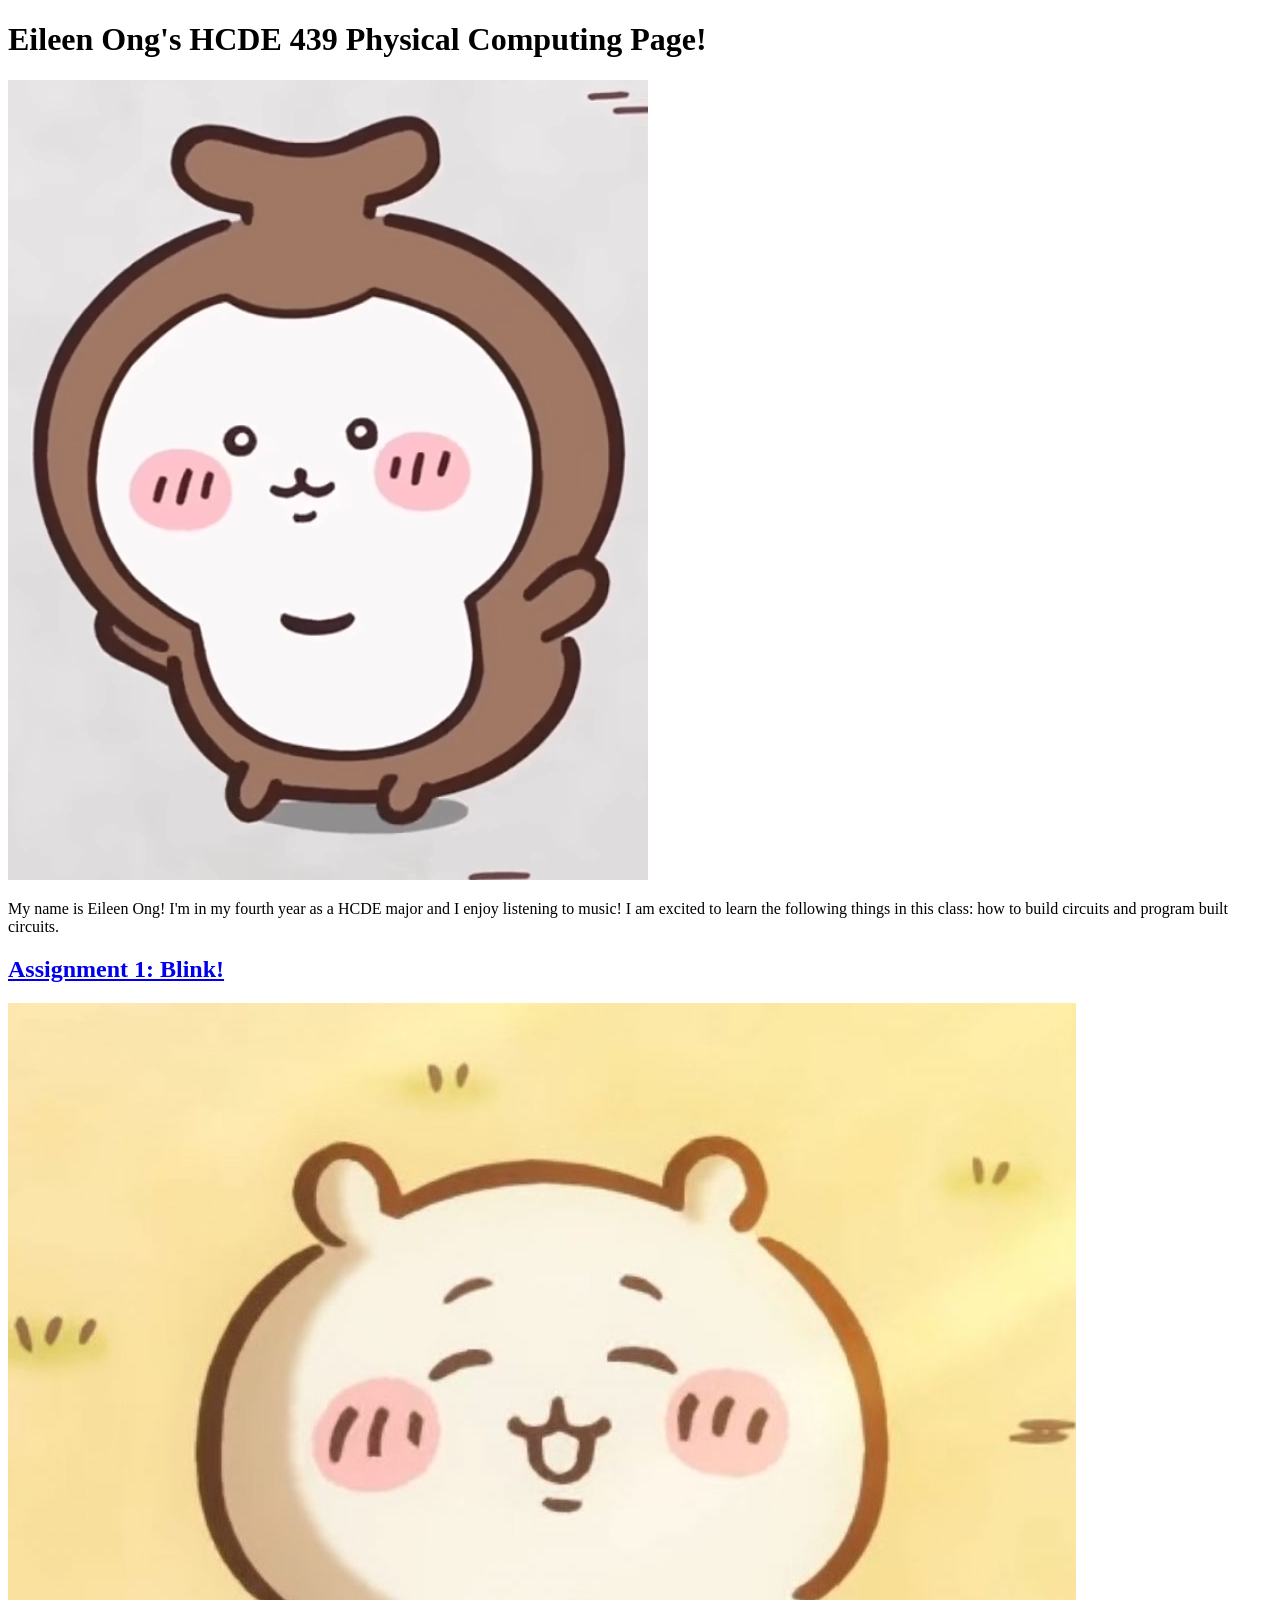
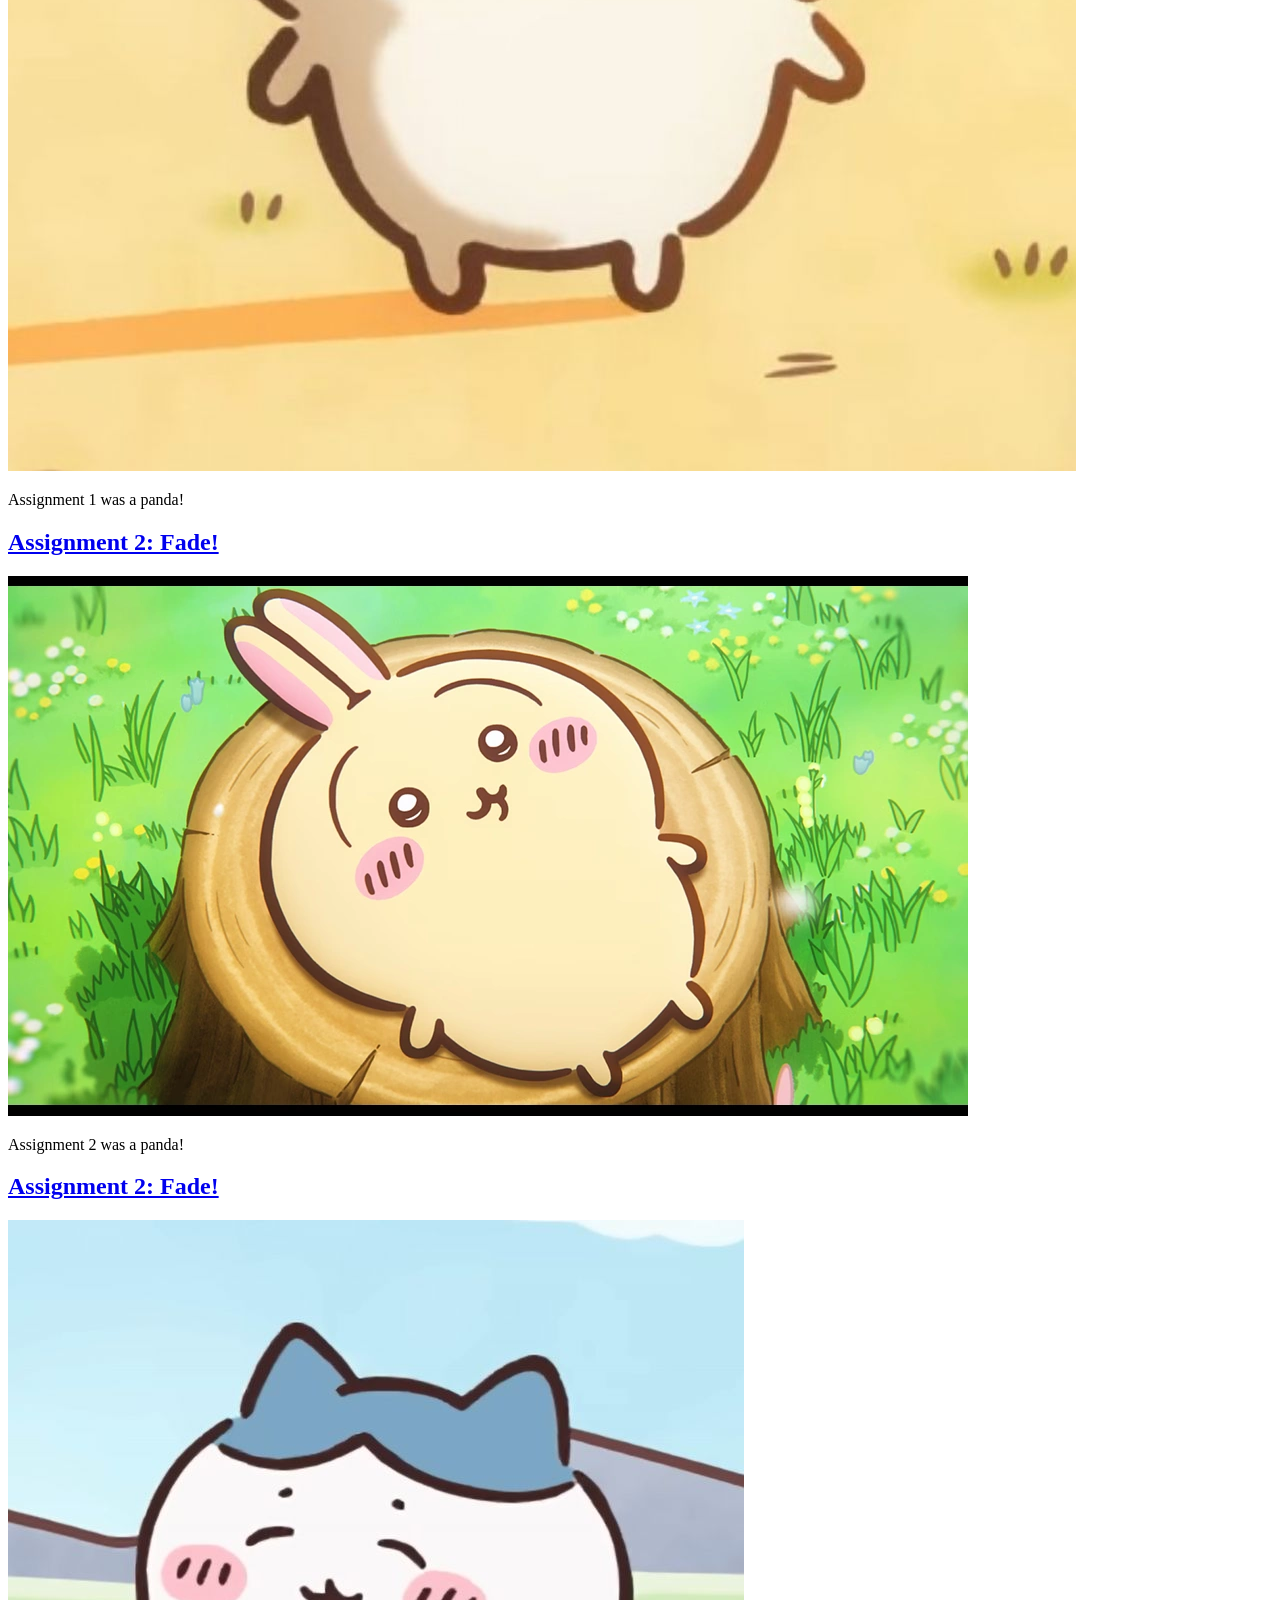
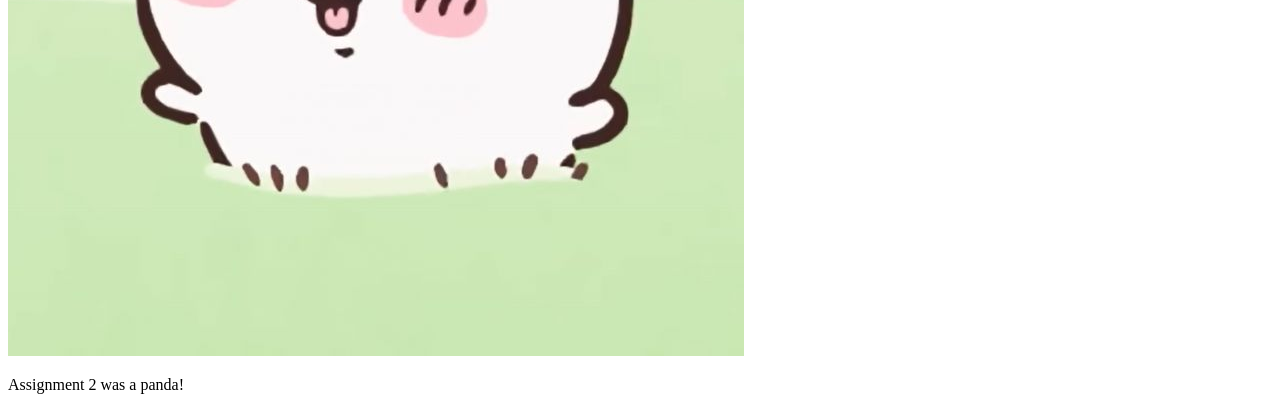
==== docs/index.html @ 05aaf5c6 "439_ExPage" ====
<!DOCTYPE html>
<html>
  <head>
    <meta charset="utf-8" />
    <meta name="viewport" content="width=device-width, maximum-scale=1.0" />

    <title>Example Student's HCDE 439 Physical Computing Page!</title>

    <link href="style.css" rel="stylesheet" />
  </head>
  <body>
    <h1>Eileen Ong's HCDE 439 Physical Computing Page!</h1>

    <div class="header">
      <img src="Chiikabu.webp" />
      <p>
        My name is Eileen Ong! I'm in my fourth year as a HCDE major and I enjoy listening to music!
        I am excited to learn the following things in this class: how to
        build circuits and program built circuits.
      </p>
    </div>

    <div class="grid">
      <div class="assignment">
        <a href="a1.html">
          <h2>Assignment 1: Blink!</h2>
          <img src="Chiikawa.jpg" />
        </a>
        <p>Assignment 1 was a panda!</p>
      </div>

      <div class="assignment">
        <a href="a2.html">
          <h2>Assignment 2: Fade!</h2>
          <img src="filtersquality95formatwebp.png" />
        </a>
        <p>Assignment 2 was a panda!</p>
      </div>

      <div class="assignment">
        <a href="a2.html">
          <h2>Assignment 2: Fade!</h2>
          <img src="hachiware.jpg" />
        </a>
        <p>Assignment 2 was a panda!</p>
      </div>
    </div>
  </body>
</html>
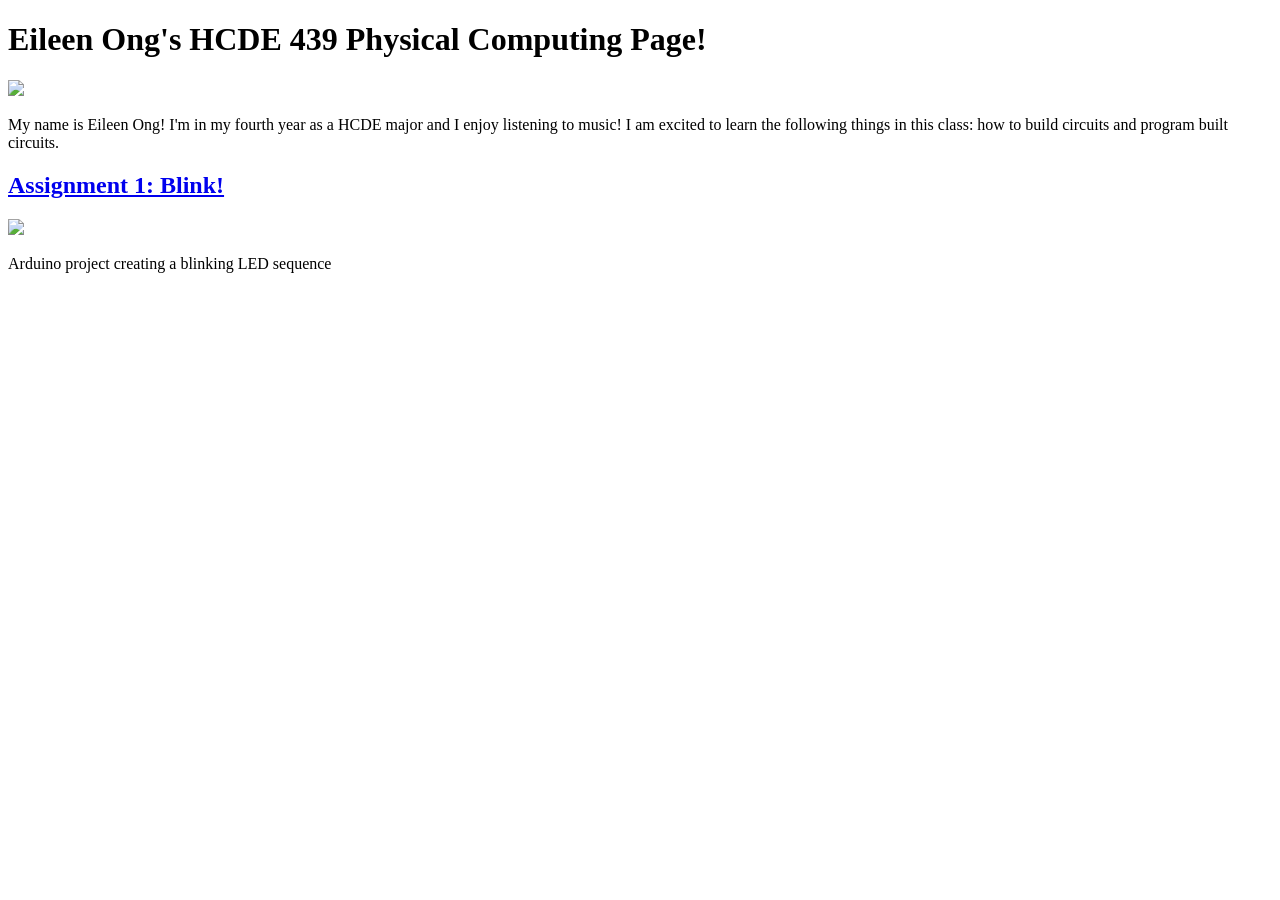
==== commit 7206a605: "A1_IndexEdit" ====
--- a/docs/index.html
+++ b/docs/index.html
@@ -12,7 +12,7 @@
     <h1>Eileen Ong's HCDE 439 Physical Computing Page!</h1>
 
     <div class="header">
-      <img src="Chiikabu.webp" />
+      <img src="./media/Chiikabu.webp" />
       <p>
         My name is Eileen Ong! I'm in my fourth year as a HCDE major and I enjoy listening to music!
         I am excited to learn the following things in this class: how to
@@ -22,14 +22,14 @@
 
     <div class="grid">
       <div class="assignment">
-        <a href="a1.html">
+        <a href="a1_blink.html">
           <h2>Assignment 1: Blink!</h2>
-          <img src="Chiikawa.jpg" />
+          <img src="./media/GIF_A1_BlinkVID.gif" />
         </a>
-        <p>Assignment 1 was a panda!</p>
+        <p>Arduino project creating a blinking LED sequence</p>
       </div>
 
-      <div class="assignment">
+      <!-- <div class="assignment">
         <a href="a2.html">
           <h2>Assignment 2: Fade!</h2>
           <img src="filtersquality95formatwebp.png" />
@@ -42,7 +42,8 @@
           <h2>Assignment 2: Fade!</h2>
           <img src="hachiware.jpg" />
         </a>
-        <p>Assignment 2 was a panda!</p>
+        <p>Assignment 2 was a panda!</p> -->
+
       </div>
     </div>
   </body>
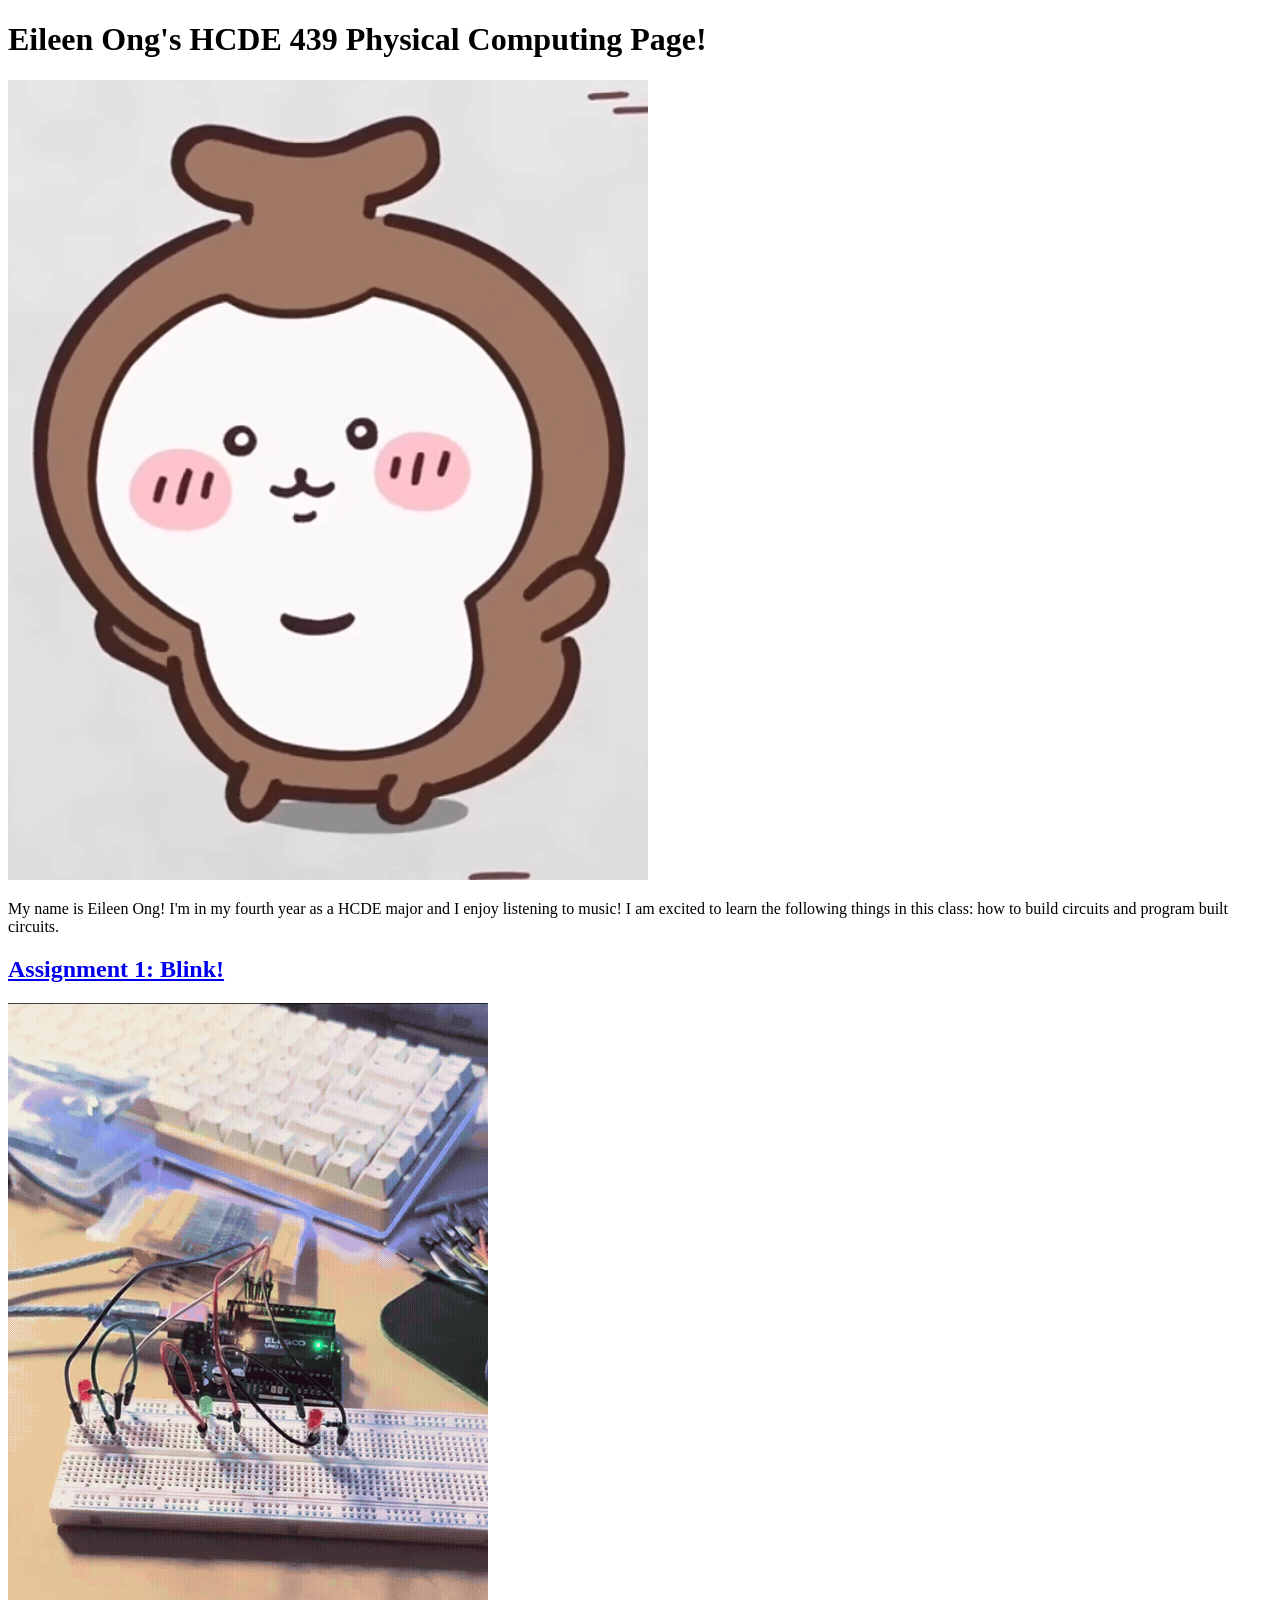
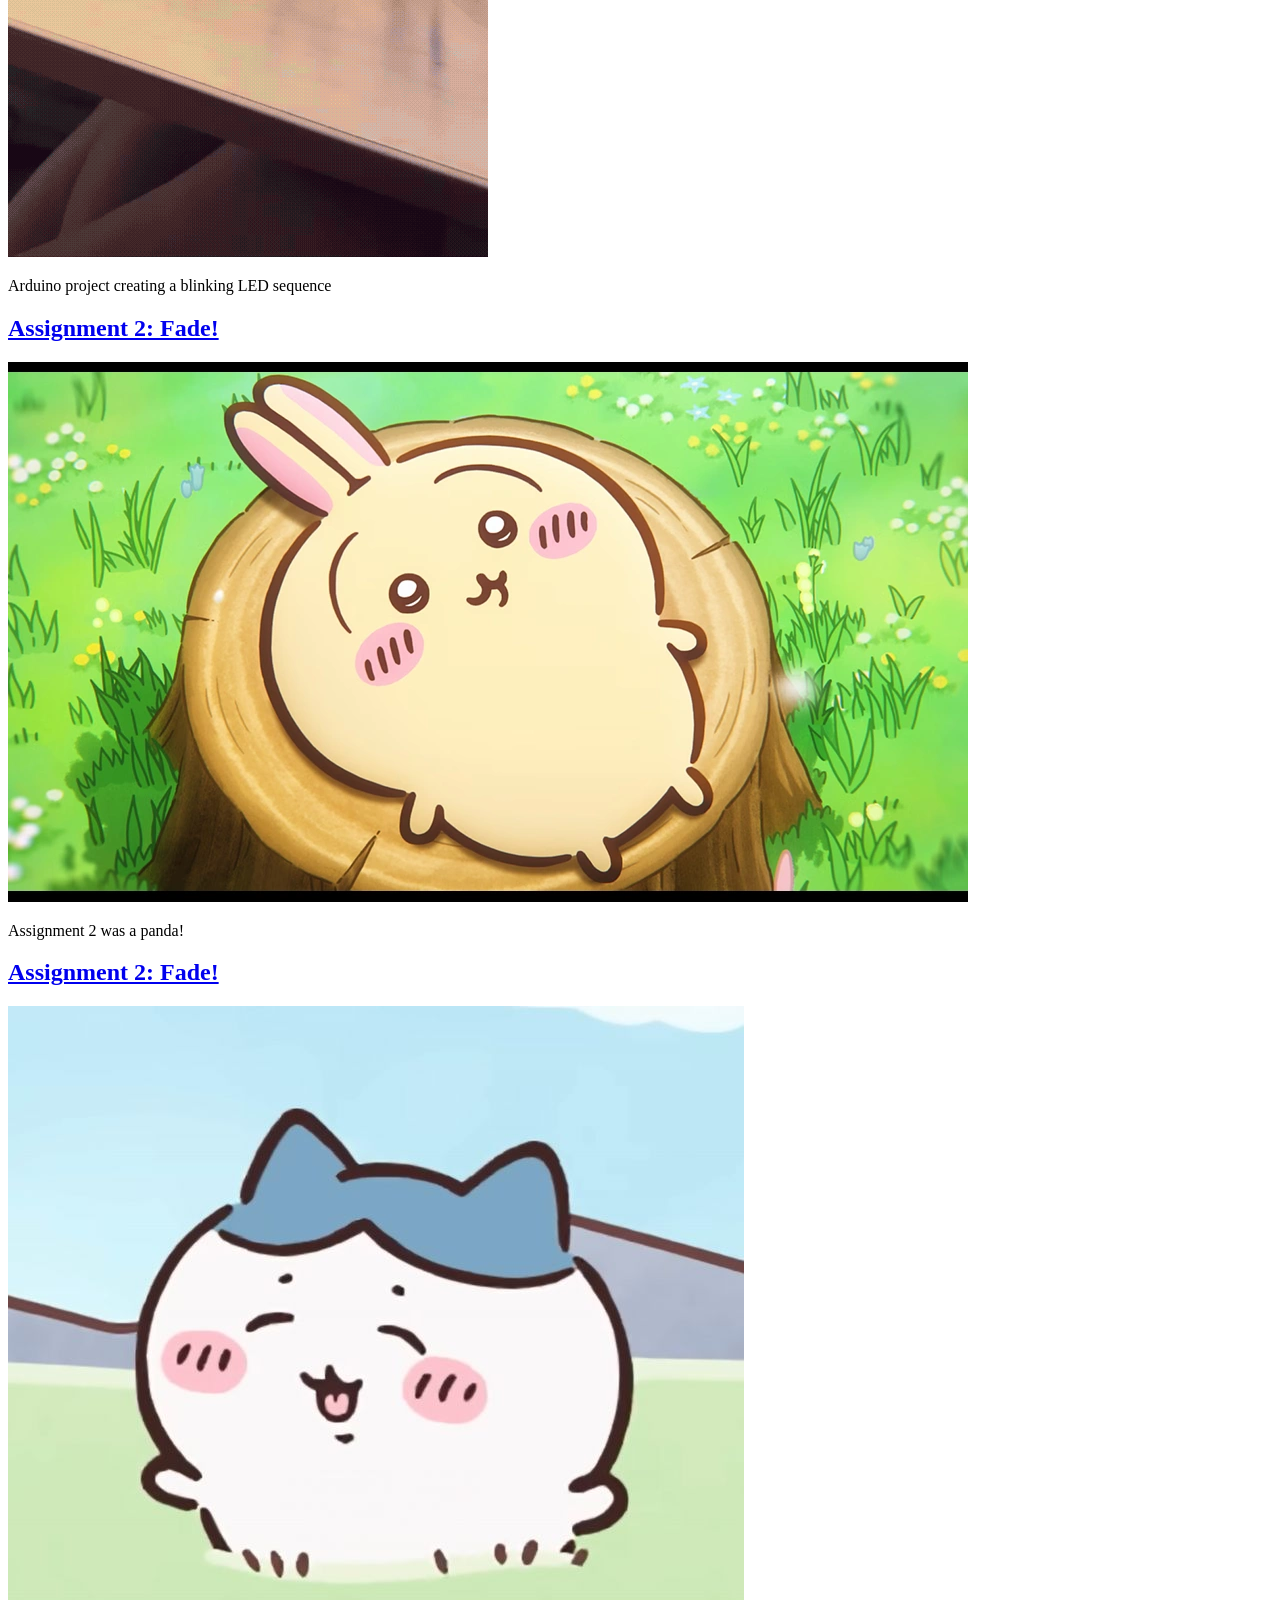
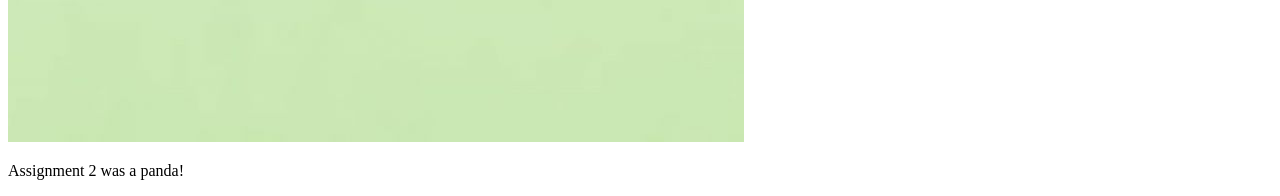
==== commit f7ab8e1e: "A1_Index_w_linktoA1" ====
--- a/docs/index.html
+++ b/docs/index.html
@@ -12,7 +12,7 @@
     <h1>Eileen Ong's HCDE 439 Physical Computing Page!</h1>
 
     <div class="header">
-      <img src="./media/Chiikabu.webp" />
+      <img src="Chiikabu.webp" />
       <p>
         My name is Eileen Ong! I'm in my fourth year as a HCDE major and I enjoy listening to music!
         I am excited to learn the following things in this class: how to
@@ -22,14 +22,14 @@
 
     <div class="grid">
       <div class="assignment">
-        <a href="a1_blink.html">
+        <a href="A1_Blink/a1_blink.html">
           <h2>Assignment 1: Blink!</h2>
-          <img src="./media/GIF_A1_BlinkVID.gif" />
+          <img src="A1_Blink/media/GIF_A1_BlinkVID.gif" />
         </a>
         <p>Arduino project creating a blinking LED sequence</p>
       </div>
 
-      <!-- <div class="assignment">
+      <div class="assignment">
         <a href="a2.html">
           <h2>Assignment 2: Fade!</h2>
           <img src="filtersquality95formatwebp.png" />
@@ -42,8 +42,7 @@
           <h2>Assignment 2: Fade!</h2>
           <img src="hachiware.jpg" />
         </a>
-        <p>Assignment 2 was a panda!</p> -->
-
+        <p>Assignment 2 was a panda!</p>
       </div>
     </div>
   </body>
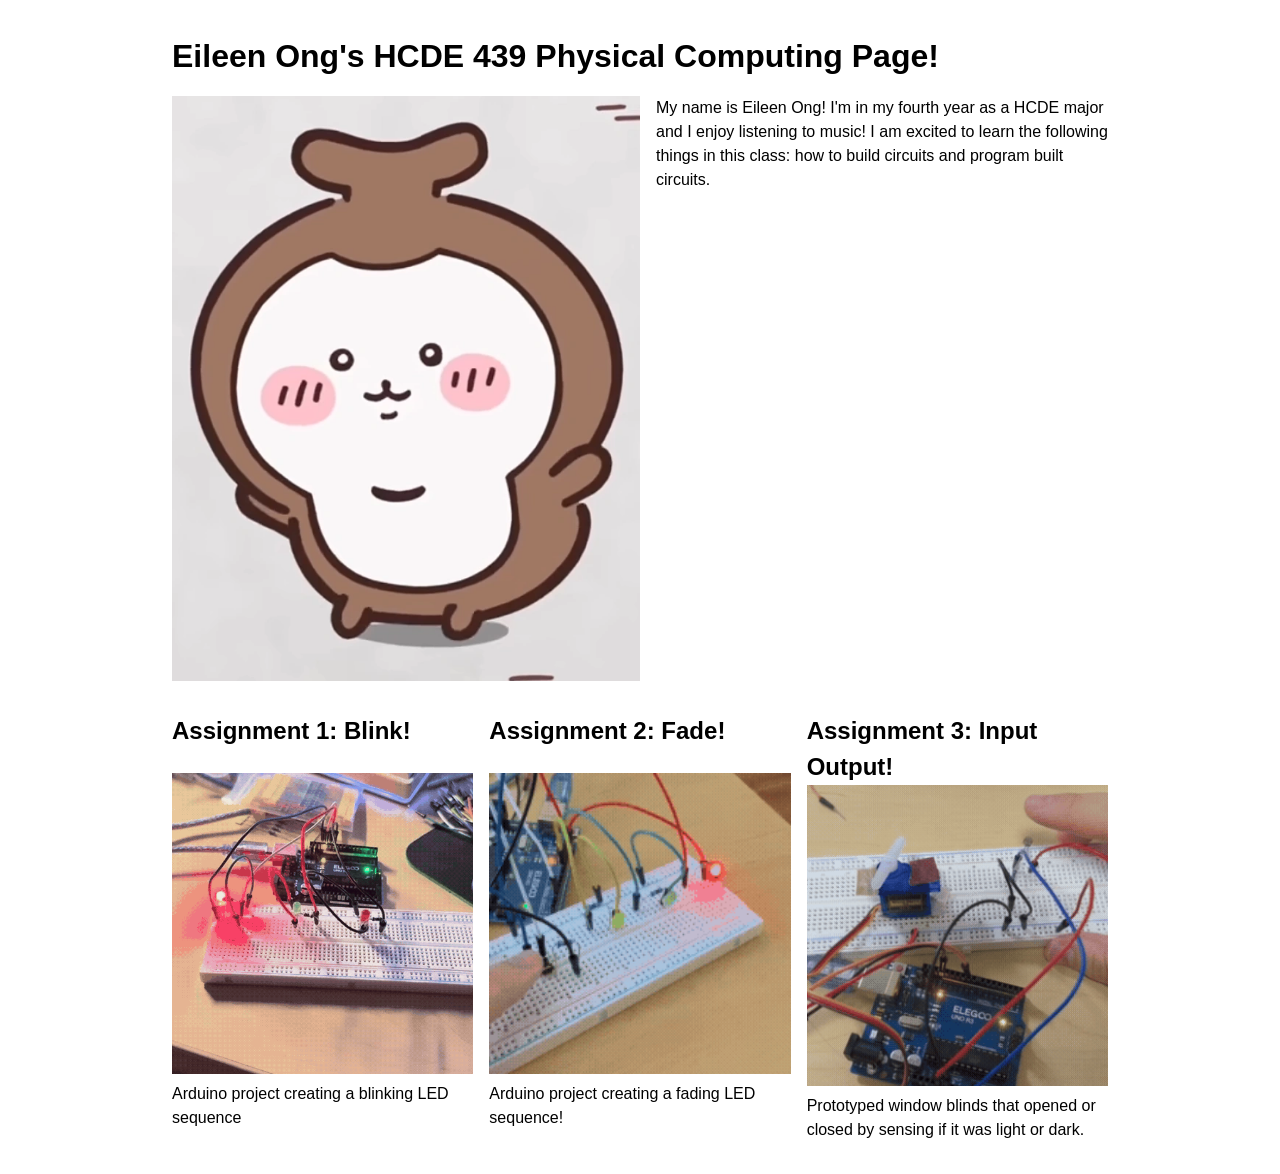
==== commit 77ed29b6: "completed" ====
--- a/docs/index.html
+++ b/docs/index.html
@@ -24,25 +24,25 @@
       <div class="assignment">
         <a href="A1_Blink/a1_blink.html">
           <h2>Assignment 1: Blink!</h2>
-          <img src="A1_Blink/media/GIF_A1_BlinkVID.gif" />
+          <img src="A1_Blink/A1_media/GIF_A1_BlinkVID.gif" />
         </a>
         <p>Arduino project creating a blinking LED sequence</p>
       </div>
 
       <div class="assignment">
-        <a href="a2.html">
+        <a href="A2_Fade/a2_fade.html">
           <h2>Assignment 2: Fade!</h2>
-          <img src="filtersquality95formatwebp.png" />
+          <img src="A2_Fade/A2_media/439_A2_FinalVid.gif" />
         </a>
-        <p>Assignment 2 was a panda!</p>
+        <p>Arduino project creating a fading LED sequence!</p>
       </div>
 
       <div class="assignment">
-        <a href="a2.html">
-          <h2>Assignment 2: Fade!</h2>
-          <img src="hachiware.jpg" />
+        <a href="A3_InputOutput/a3_InOut.html">
+          <h2>Assignment 3: Input Output!</h2>
+          <img src="A3_InputOutput/A3_Media/439_A3_vid.gif" />
         </a>
-        <p>Assignment 2 was a panda!</p>
+        <p> Prototyped window blinds that opened or closed by sensing if it was light or dark.</p>
       </div>
     </div>
   </body>
--- a/docs/style.css
+++ b/docs/style.css
@@ -0,0 +1,78 @@
+@import url("https://fonts.googleapis.com/css2?family=Inter:wght@100;200;300;400;500;600;700;800;900&display=swap");
+
+*,
+*::before,
+*::after {
+  box-sizing: border-box;
+}
+
+* {
+  margin: 0;
+}
+
+img,
+picture,
+video,
+canvas,
+svg {
+  display: block;
+  max-width: 100%;
+}
+
+body {
+  font-family: "Inter", sans-serif;
+  line-height: 1.5;
+  -webkit-font-smoothing: antialiased;
+  max-width: 1000px;
+  padding: 2em;
+  margin: auto;
+}
+
+h1 {
+  font-weight: 800;
+}
+
+h2 {
+  font-weight: 700;
+}
+
+.header {
+  display: flex;
+  gap: 1em;
+  margin-top: 1em;
+}
+
+.header img {
+  width: 50%;
+  object-fit: cover;
+}
+
+.grid {
+  display: grid;
+  grid-template-columns: repeat(auto-fit, minmax(0, 1fr));
+  gap: 1em;
+  margin-top: 2em;
+}
+
+.assignment a {
+  color: #000;
+  text-decoration: none;
+}
+
+.assignment a:hover {
+  color: #f06;
+}
+
+.assignment img {
+  aspect-ratio: 1;
+  width: 100%;
+  object-fit: cover;
+}
+
+.assignment p {
+  margin-top: 0.5em;
+}
+
+.assignment h2 {
+  min-height: 2.5em;
+}
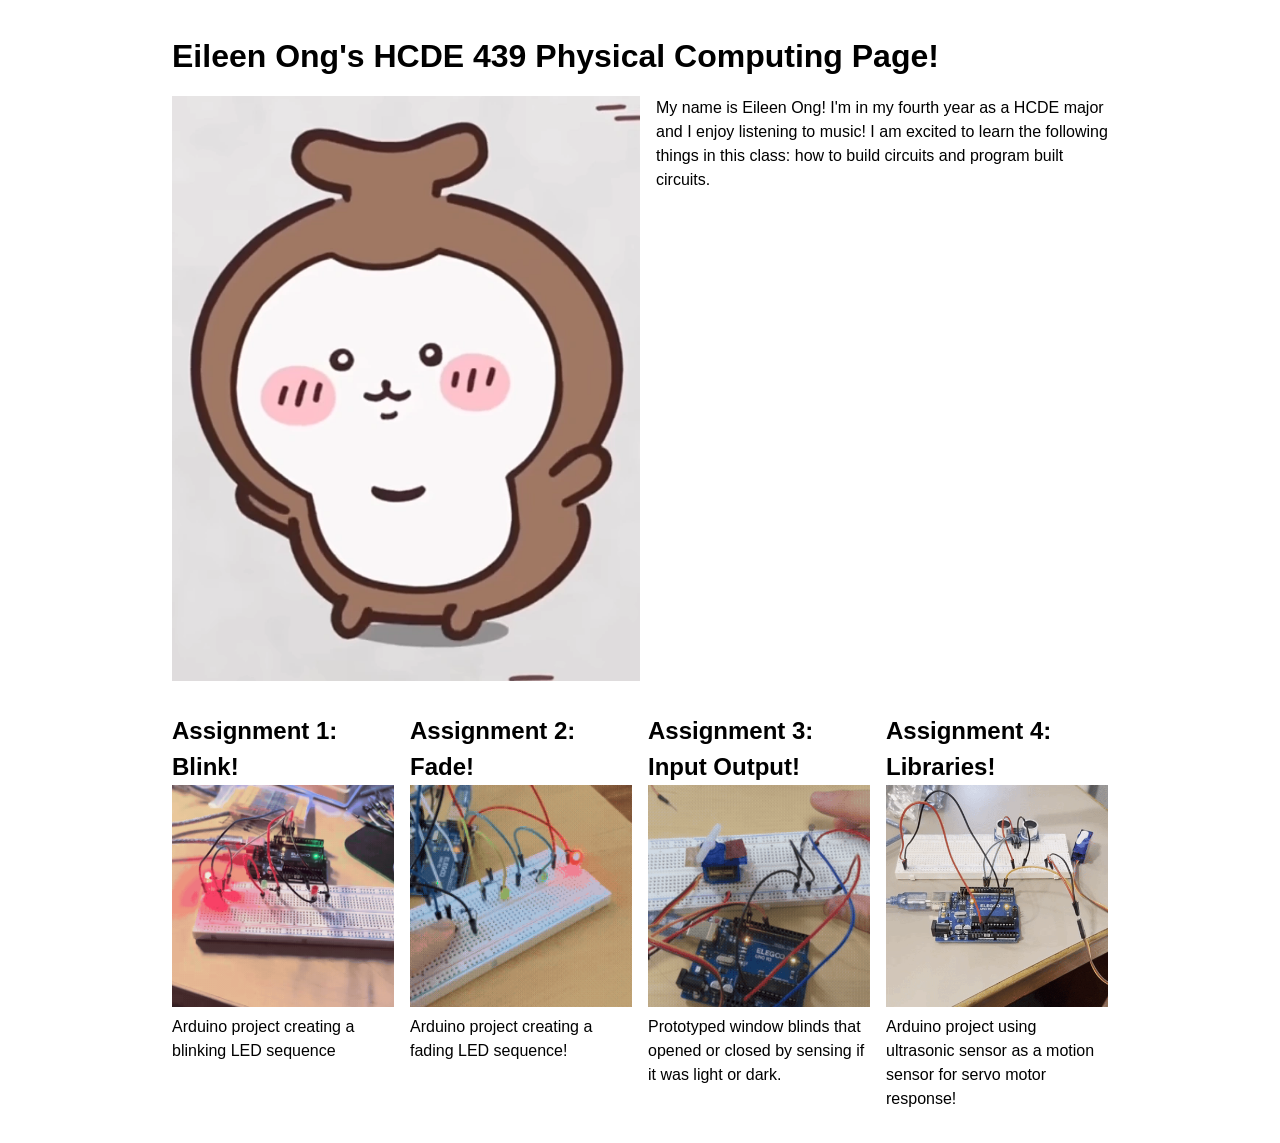
==== commit af2f5225: "A4" ====
--- a/docs/index.html
+++ b/docs/index.html
@@ -44,6 +44,19 @@
         </a>
         <p> Prototyped window blinds that opened or closed by sensing if it was light or dark.</p>
       </div>
+
+      <div class="assignment">
+              <a href="A4_Libraries/A4_Libraries.html">
+                <h2>Assignment 4: Libraries!</h2>
+                <img src="A4_Libraries/A4_Media/439_A4_FinalVid.gif" />
+              </a>
+              <p>Arduino project using ultrasonic sensor as a motion sensor for servo motor response!</p>
+            </div>
+
+
+
+
+
     </div>
   </body>
 </html>
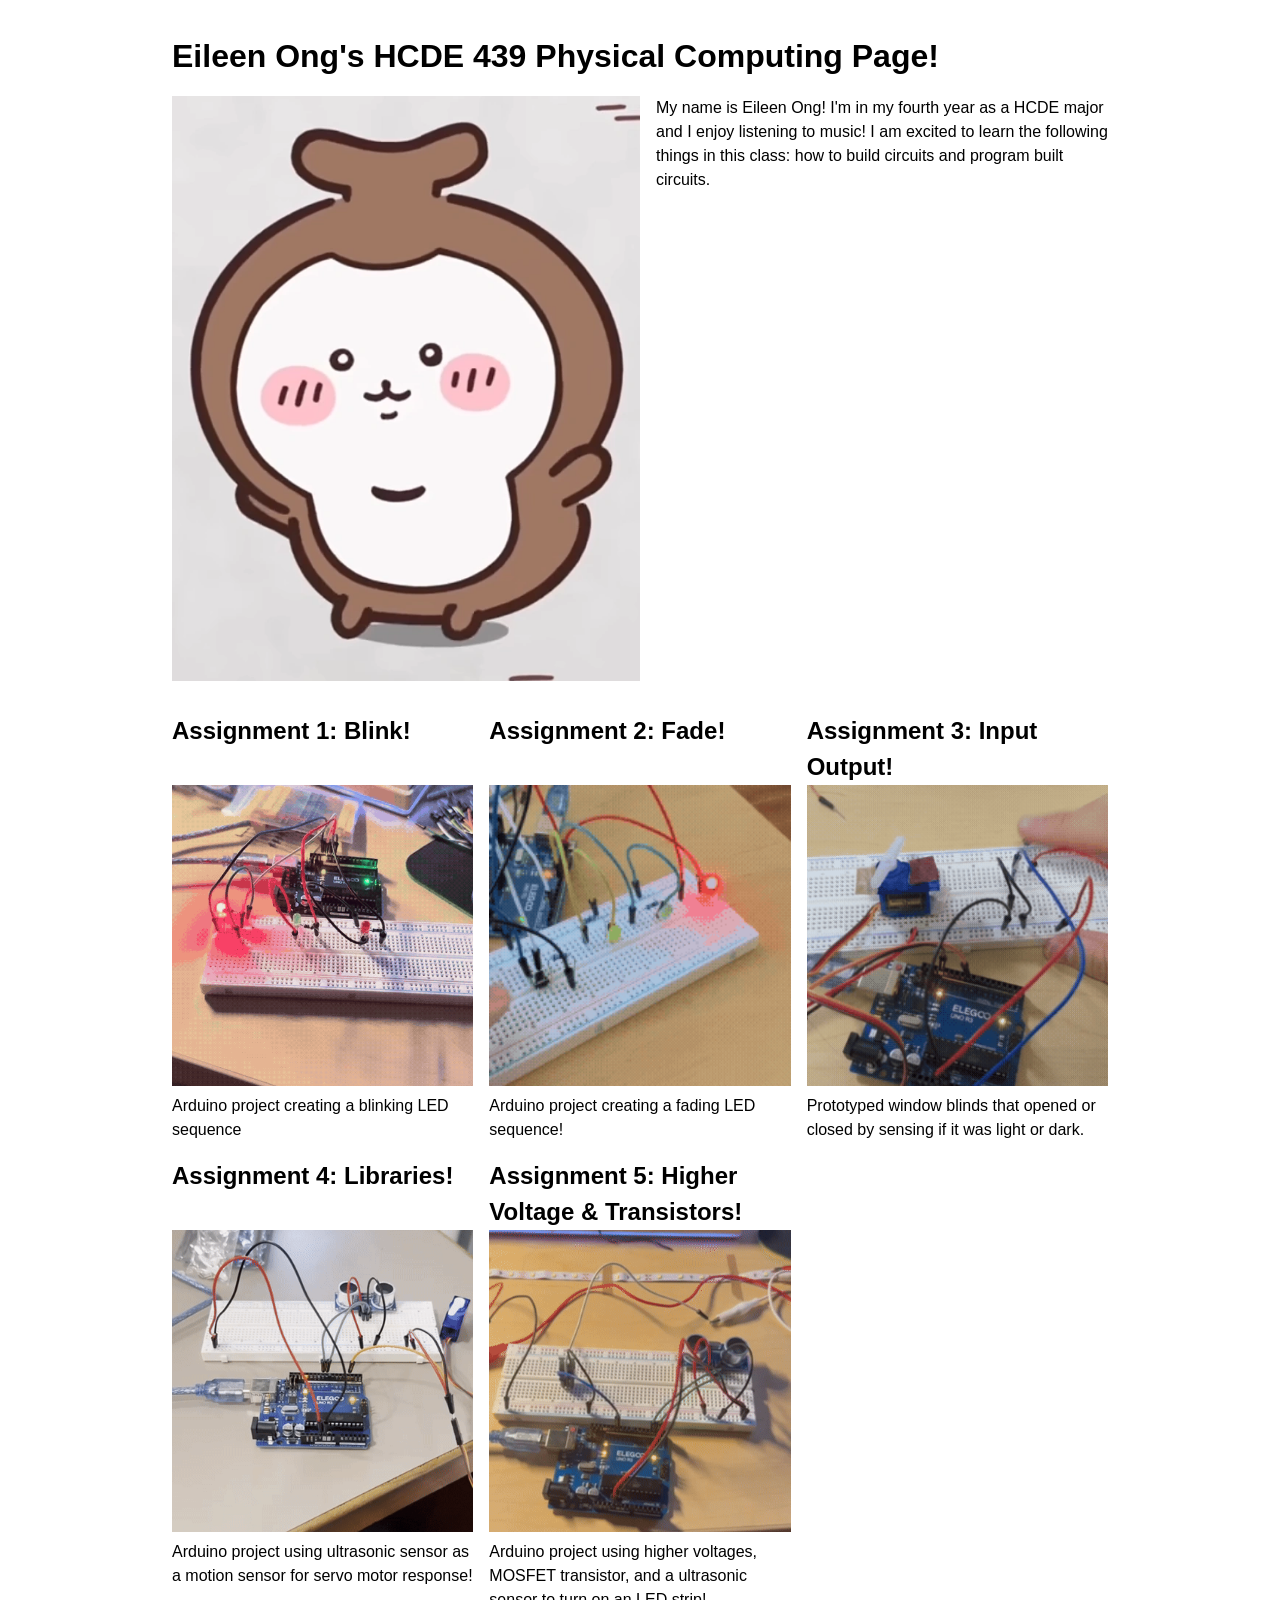
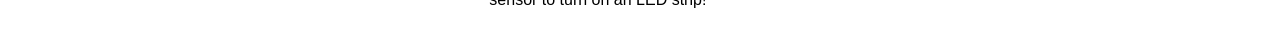
==== commit 6541318f: "A5" ====
--- a/docs/index.html
+++ b/docs/index.html
@@ -53,6 +53,13 @@
               <p>Arduino project using ultrasonic sensor as a motion sensor for servo motor response!</p>
             </div>
 
+      <div class="assignment">
+              <a href="A5_HigherV&Transistors/">
+                <h2>Assignment 5: Higher Voltage & Transistors!</h2>
+                <img src="A5_HigherV&Transistors/A5_Media/439_A5_FinalVid.gif" />
+              </a>
+              <p>Arduino project using higher voltages, MOSFET transistor, and a ultrasonic sensor to turn on an LED strip!</p>
+            </div>
 
 
 
--- a/docs/style.css
+++ b/docs/style.css
@@ -49,7 +49,7 @@
 
 .grid {
   display: grid;
-  grid-template-columns: repeat(auto-fit, minmax(0, 1fr));
+  grid-template-columns: repeat(3, 1fr);
   gap: 1em;
   margin-top: 2em;
 }
@@ -74,5 +74,5 @@
 }
 
 .assignment h2 {
-  min-height: 2.5em;
+  min-height: 3em;
 }
